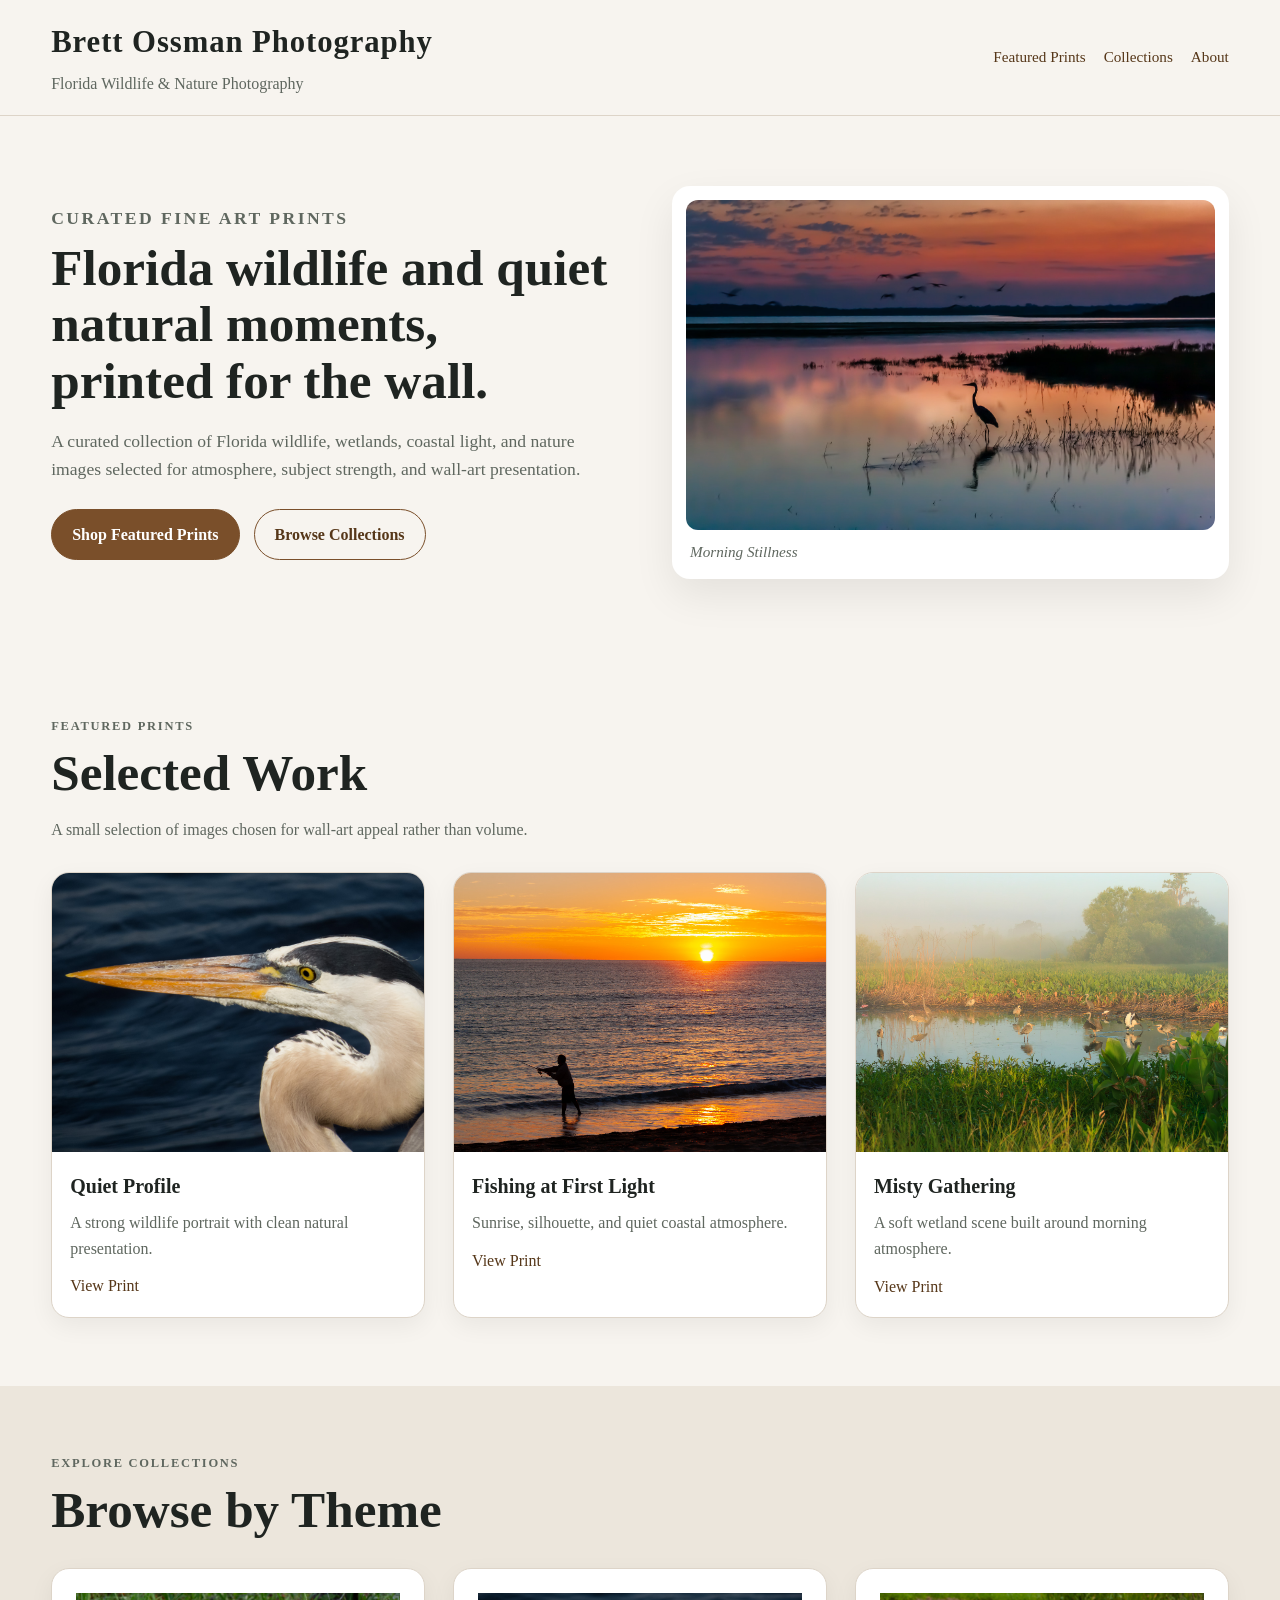
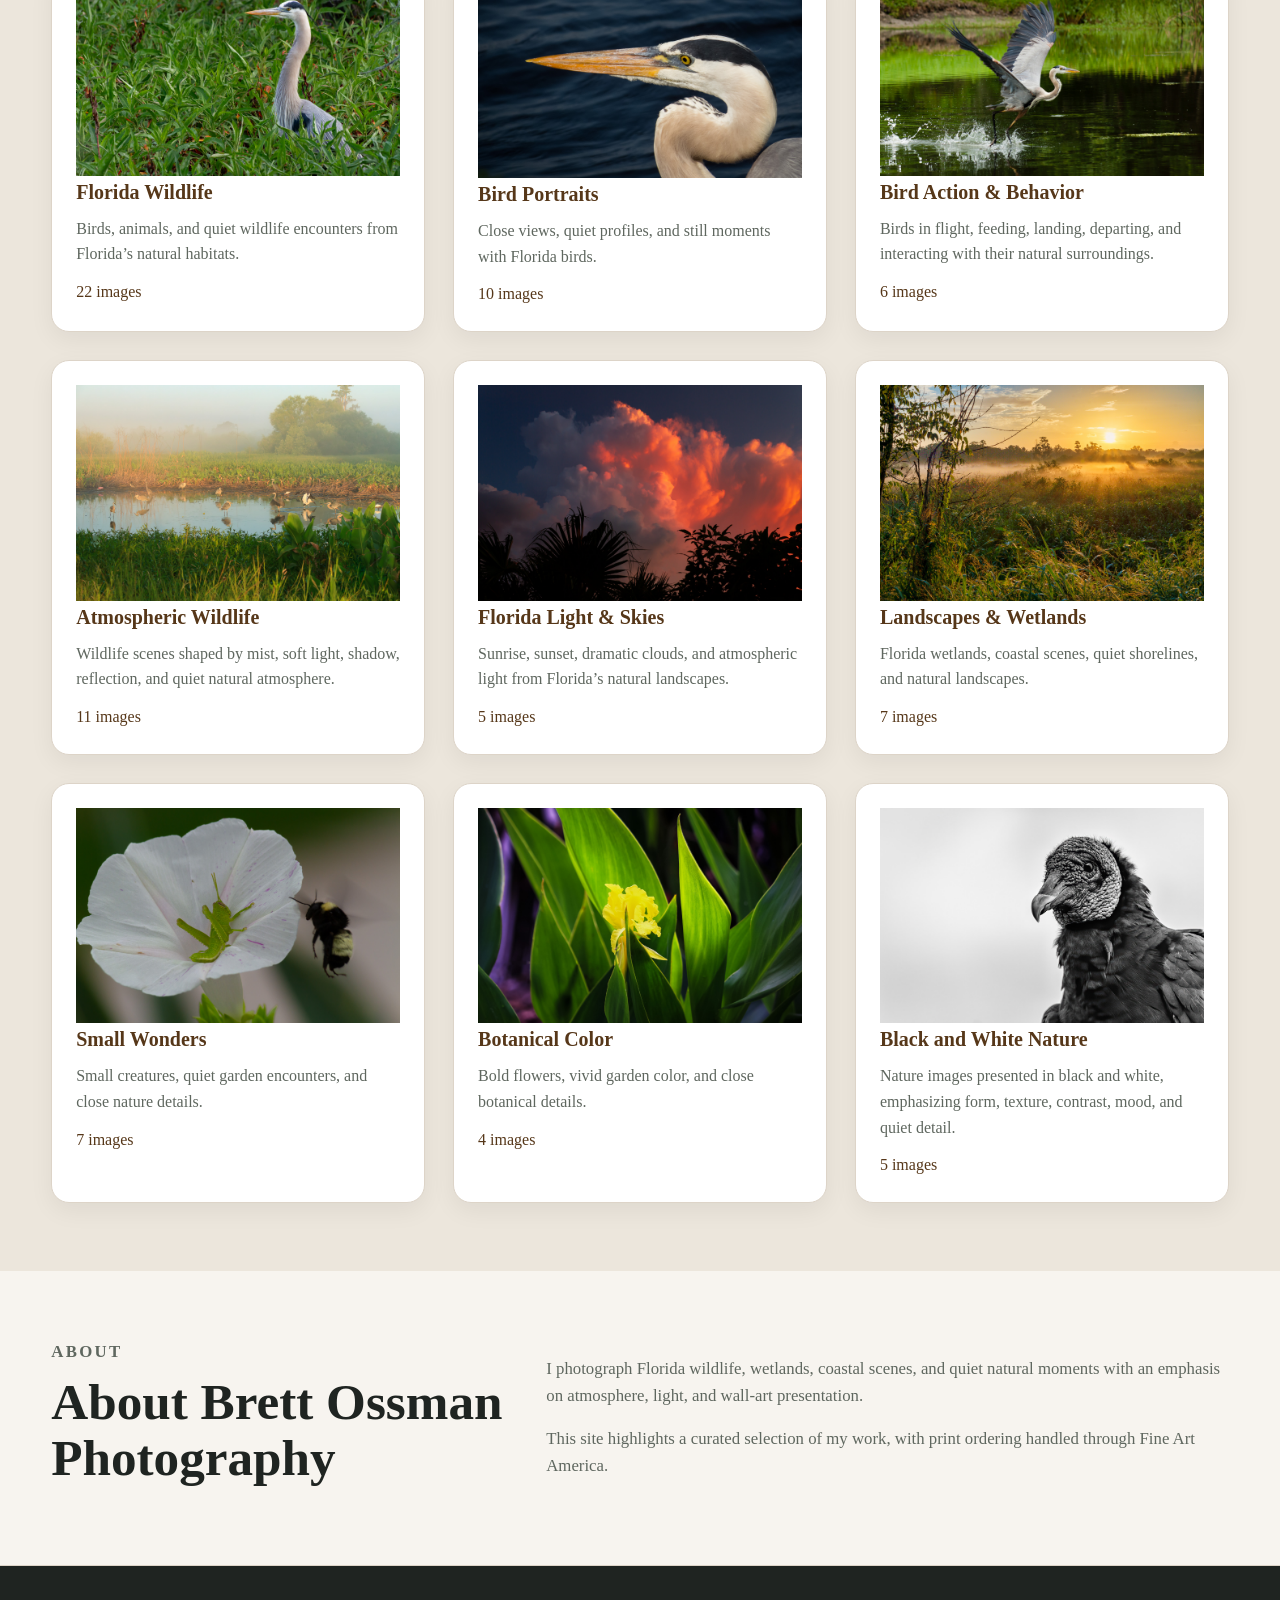
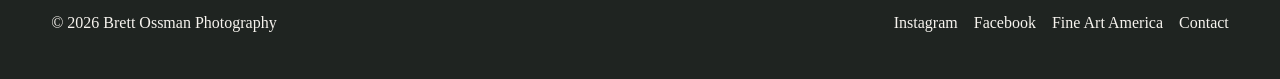
==== index.html @ 9394de92 "Replace homepage hero with Morning Stillness" ====
<!doctype html>
<html lang="en">

<head>
  <meta charset="UTF-8" />
  <meta name="viewport" content="width=device-width, initial-scale=1.0" />

  <title>
    Brett Ossman Photography | Florida Wildlife & Nature Photography
  </title>

  <meta name="description"
    content="Florida wildlife and nature photography by Brett Ossman. Shop curated fine art prints through Fine Art America." />

  <link rel="stylesheet" href="style.css" />
</head>

<body>
  <header class="site-header">
    <div class="container header-inner">
      <div>
        <h1>Brett Ossman Photography</h1>
        <p>Florida Wildlife &amp; Nature Photography</p>
      </div>

      <nav class="top-nav" aria-label="Main navigation">
        <a href="#featured">Featured Prints</a>
        <a href="#collections">Collections</a>
        <a href="#about">About</a>
      </nav>
    </div>
  </header>

  <main>
    <section class="hero">
      <div class="container hero-grid">
        <div class="hero-text">
          <p class="eyebrow">Curated Fine Art Prints</p>
          <h2>
            Florida wildlife and quiet natural moments, printed for the wall.
          </h2>
          <p>
            A curated collection of Florida wildlife, wetlands, coastal light,
            and nature images selected for atmosphere, subject strength, and
            wall-art presentation.
          </p>

          <div class="button-row">
            <a class="button primary" href="https://fineartamerica.com/profiles/lanis-ossman">
              Shop Featured Prints
            </a>
            <a class="button secondary" href="https://fineartamerica.com/profiles/lanis-ossman?tab=artworkgalleries">
              Browse Collections
            </a>
          </div>
        </div>
        <div class="hero-image-wrap">
          <a href="https://fineartamerica.com/featured/morning-stillness-lanis-ossman.html" target="_blank"
            rel="noopener noreferrer" aria-label="View Morning Stillness print on Fine Art America">
            <img src="images/morning-stillness.jpg"
              alt="Morning Stillness, a heron standing in calm wetlands beneath a colorful dawn sky"
              class="hero-image" />
          </a>
          <p class="image-caption">Morning Stillness</p>
        </div>
      </div>
    </section>

    <section id="featured" class="section">
      <div class="container">
        <div class="section-heading">
          <p class="eyebrow">Featured Prints</p>
          <h2>Selected Work</h2>
          <p>
            A small selection of images chosen for wall-art appeal rather than
            volume.
          </p>
        </div>

        <div class="card-grid">
          <article class="print-card">
            <a href="https://fineartamerica.com/featured/quiet-profile-lanis-ossman.html" target="_blank"
              rel="noopener noreferrer">
              <img src="images/quiet-profile.jpg" alt="Quiet Profile" />
            </a>
            <div class="card-content">
              <h3>Quiet Profile</h3>
              <p>
                A strong wildlife portrait with clean natural presentation.
              </p>
              <a href="https://fineartamerica.com/featured/quiet-profile-lanis-ossman.html" target="_blank"
                rel="noopener noreferrer">
                View Print
              </a>
            </div>
          </article>

          <article class="print-card">
            <a href="https://fineartamerica.com/featured/fishing-at-first-light-lanis-ossman.html" target="_blank"
              rel="noopener noreferrer">
              <img src="images/fishing-at-first-light.jpg" alt="Fishing at First Light" />
            </a>
            <div class="card-content">
              <h3>Fishing at First Light</h3>
              <p>Sunrise, silhouette, and quiet coastal atmosphere.</p>
              <a href="https://fineartamerica.com/featured/fishing-at-first-light-lanis-ossman.html" target="_blank"
                rel="noopener noreferrer">
                View Print
              </a>
            </div>
          </article>

          <article class="print-card">
            <a href="https://fineartamerica.com/featured/misty-gathering-lanis-ossman.html" target="_blank"
              rel="noopener noreferrer">
              <img src="images/misty-gathering.jpg" alt="Misty Gathering" />
            </a>
            <div class="card-content">
              <h3>Misty Gathering</h3>
              <p>A soft wetland scene built around morning atmosphere.</p>
              <a href="https://fineartamerica.com/featured/misty-gathering-lanis-ossman.html" target="_blank"
                rel="noopener noreferrer">
                View Print
              </a>
            </div>
          </article>
        </div>
      </div>
    </section>

    <section id="collections" class="section section-muted">
      <div class="container">
        <div class="section-heading">
          <p class="eyebrow">Explore Collections</p>
          <h2>Browse by Theme</h2>
        </div>
        <div id="collection-grid" class="collection-grid">
          <p>Loading collections...</p>
        </div>
      </div>
    </section>

    <section id="about" class="section">
      <div class="container about">
        <div>
          <p class="eyebrow">About</p>
          <h2>About Brett Ossman Photography</h2>
        </div>

        <div>
          <p>
            I photograph Florida wildlife, wetlands, coastal scenes, and quiet
            natural moments with an emphasis on atmosphere, light, and
            wall-art presentation.
          </p>
          <p>
            This site highlights a curated selection of my work, with print
            ordering handled through Fine Art America.
          </p>
        </div>
      </div>
    </section>
  </main>

  <footer class="site-footer">
    <div class="container footer-inner">
      <p>&copy; <span id="year"></span> Brett Ossman Photography</p>

      <div class="footer-links">
        <a href="https://www.instagram.com/brettossman/">Instagram</a>
        <a href="https://www.facebook.com/brett.ossman">Facebook</a>
        <a href="https://fineartamerica.com/profiles/lanis-ossman">Fine Art America</a>
        <a href="mailto:brettossman@gmail.com">Contact</a>
      </div>
    </div>
  </footer>

  <script>
    document.getElementById("year").textContent = new Date().getFullYear();

    async function loadCollections() {
      const grid = document.getElementById("collection-grid");

      try {
        const response = await fetch("data/gallery.json");

        if (!response.ok) {
          throw new Error(`Failed to load gallery.json: ${response.status}`);
        }

        const data = await response.json();

        const collections = [...data.collections].sort(
          (a, b) => (a.order ?? 0) - (b.order ?? 0),
        );

        grid.innerHTML = "";

        collections.forEach((collection) => {
          const card = document.createElement("a");
          card.className = "collection-card";
          card.href = collection.url;
          card.target = "_blank";
          card.rel = "noopener noreferrer";

          card.innerHTML = `
          <img src="${collection.image}" alt="${collection.title}" />
          <div class="collection-card-content">
            <h3>${collection.title}</h3>
            <p>${collection.description}</p>
            <span>${collection.count} images</span>
          </div>
        `;

          grid.appendChild(card);
        });
      } catch (error) {
        console.error(error);
        grid.innerHTML = "<p>Collections could not be loaded.</p>";
      }
    }

    loadCollections();
  </script>
</body>

</html>
---- style.css ----
:root {
  --bg: #f7f4ef;
  --bg-muted: #ece6dc;
  --text: #1f2421;
  --muted: #5f675f;
  --accent: #7a4f2a;
  --accent-dark: #563719;
  --card: #ffffff;
  --border: #ddd4c8;
  --shadow: 0 16px 40px rgba(0, 0, 0, 0.08);
  --radius: 18px;
  --max-width: 1280px;
}

* {
  box-sizing: border-box;
}

html {
  scroll-behavior: smooth;
}

body {
  margin: 0;
  font-family: Georgia, "Times New Roman", serif;
  color: var(--text);
  background: var(--bg);
  line-height: 1.6;
}

img {
  max-width: 100%;
  display: block;
}

a {
  color: var(--accent-dark);
  text-decoration: none;
}

a:hover {
  text-decoration: underline;
}

.container {
  width: min(92%, var(--max-width));
  margin: 0 auto;
}

/* Header */

.site-header {
  background: rgba(247, 244, 239, 0.96);
  border-bottom: 1px solid var(--border);
  position: sticky;
  top: 0;
  z-index: 10;
}

.header-inner {
  display: flex;
  justify-content: space-between;
  gap: 24px;
  align-items: center;
  padding: 18px 0;
}

.site-header h1 {
  margin: 0;
  font-size: clamp(1.7rem, 2.4vw, 2.25rem);
  letter-spacing: 0.03em;
}

.site-header p {
  margin: 4px 0 0;
  color: var(--muted);
  font-size: 1rem;
}

.top-nav {
  display: flex;
  gap: 18px;
  font-size: 0.95rem;
}

/* Hero */

.hero {
  padding: 70px 0;
}

.hero-grid {
  display: grid;
  grid-template-columns: 1fr 1fr;
  gap: 64px;
  align-items: center;
}

.eyebrow {
  margin: 0 0 8px;
  color: var(--accent);
  text-transform: uppercase;
  letter-spacing: 0.14em;
  font-size: 0.78rem;
  font-weight: bold;
}

.hero h2,
.section-heading h2,
.about h2 {
  margin: 0;
  line-height: 1.1;
  font-size: clamp(2rem, 4vw, 4rem);
}

.hero-text p {
  font-size: 1.1rem;
  color: var(--muted);
}

.button-row {
  display: flex;
  flex-wrap: wrap;
  gap: 14px;
  margin-top: 26px;
}

.button {
  display: inline-block;
  padding: 12px 20px;
  border-radius: 999px;
  font-weight: bold;
  border: 1px solid var(--accent);
}

.button.primary {
  background: var(--accent);
  color: #fff;
}

.button.secondary {
  color: var(--accent-dark);
  background: transparent;
}

.hero-image-wrap {
  background: var(--card);
  border-radius: var(--radius);
  padding: 14px;
  box-shadow: var(--shadow);
}

.hero-image {
  width: 100%;
  aspect-ratio: 16 / 10;
  object-fit: cover;
  border-radius: calc(var(--radius) - 6px);
}

.image-caption {
  margin: 10px 4px 0;
  color: var(--muted);
  font-size: 0.95rem;
  font-style: italic;
}

/* Sections */

.section {
  padding: 68px 0;
}

.section-muted {
  background: var(--bg-muted);
}

.section-heading {
  max-width: 700px;
  margin-bottom: 30px;
}

.section-heading p {
  color: var(--muted);
}

/* Cards */

.card-grid,
.collection-grid {
  display: grid;
  grid-template-columns: repeat(3, 1fr);
  gap: 28px;
}

.print-card,
.collection-card {
  background: var(--card);
  border: 1px solid var(--border);
  border-radius: var(--radius);
  overflow: hidden;
  box-shadow: 0 8px 24px rgba(0, 0, 0, 0.06);
}

.print-card img {
  width: 100%;
  aspect-ratio: 4 / 3;
  object-fit: cover;
}

.card-content {
  padding: 18px;
}

.card-content h3,
.collection-card h3 {
  margin: 0 0 8px;
  font-size: 1.25rem;
}

.card-content p,
.collection-card p {
  color: var(--muted);
  margin: 0 0 12px;
}

.collection-card {
  padding: 24px;
  min-height: 180px;
}

.collection-card:hover {
  text-decoration: none;
  transform: translateY(-2px);
  transition: transform 0.2s ease;
}

/* About */

.about {
  display: grid;
  grid-template-columns: 0.8fr 1.2fr;
  gap: 40px;
  align-items: start;
}

.about p {
  color: var(--muted);
  font-size: 1.05rem;
}

/* Footer */

.site-footer {
  border-top: 1px solid var(--border);
  padding: 28px 0;
  background: #1f2421;
  color: #f7f4ef;
}

.footer-inner {
  display: flex;
  justify-content: space-between;
  gap: 20px;
  align-items: center;
}

.footer-links {
  display: flex;
  flex-wrap: wrap;
  gap: 16px;
}

.footer-links a {
  color: #f7f4ef;
}

/* Mobile */

@media (max-width: 800px) {
  .container {
    width: min(92%, 680px);
  }

  .site-header {
    position: static;
  }

  .header-inner {
    display: block;
    padding: 18px 0;
  }

  .site-header h1 {
    font-size: 1.45rem;
    line-height: 1.15;
  }

  .site-header p {
    font-size: 0.95rem;
  }

  .top-nav {
    margin-top: 14px;
    display: flex;
    flex-wrap: wrap;
    gap: 12px;
    font-size: 0.95rem;
  }

  .hero {
    padding: 36px 0 44px;
  }

  .hero-grid {
    grid-template-columns: 1fr;
    gap: 28px;
  }

  .hero h2 {
    font-size: 2.35rem;
    line-height: 1.08;
  }

  .hero-text p {
    font-size: 1.05rem;
  }

  .button-row {
    gap: 10px;
    margin-top: 22px;
  }

  .button {
    padding: 11px 16px;
    font-size: 0.95rem;
  }

  .hero-image {
    aspect-ratio: 4 / 3;
  }

  .section {
    padding: 44px 0;
  }

  .section-heading h2,
  .about h2 {
    font-size: 2rem;
  }

  .section-heading p,
  .about p,
  .card-content p,
  .collection-card p {
    font-size: 1rem;
  }

  .card-grid,
  .collection-grid {
    grid-template-columns: 1fr;
    gap: 20px;
  }

  .print-card img {
    aspect-ratio: 4 / 3;
  }

  .card-content {
    padding: 18px;
  }

  .card-content h3,
  .collection-card h3 {
    font-size: 1.35rem;
  }

  .collection-card {
    min-height: auto;
    padding: 22px;
  }

  .about {
    display: block;
  }

  .about div + div {
    margin-top: 18px;
  }

  .footer-inner {
    display: block;
    text-align: left;
  }

  .footer-links {
    margin-top: 14px;
    display: flex;
    flex-wrap: wrap;
    gap: 12px;
    font-size: 0.95rem;
  }
}
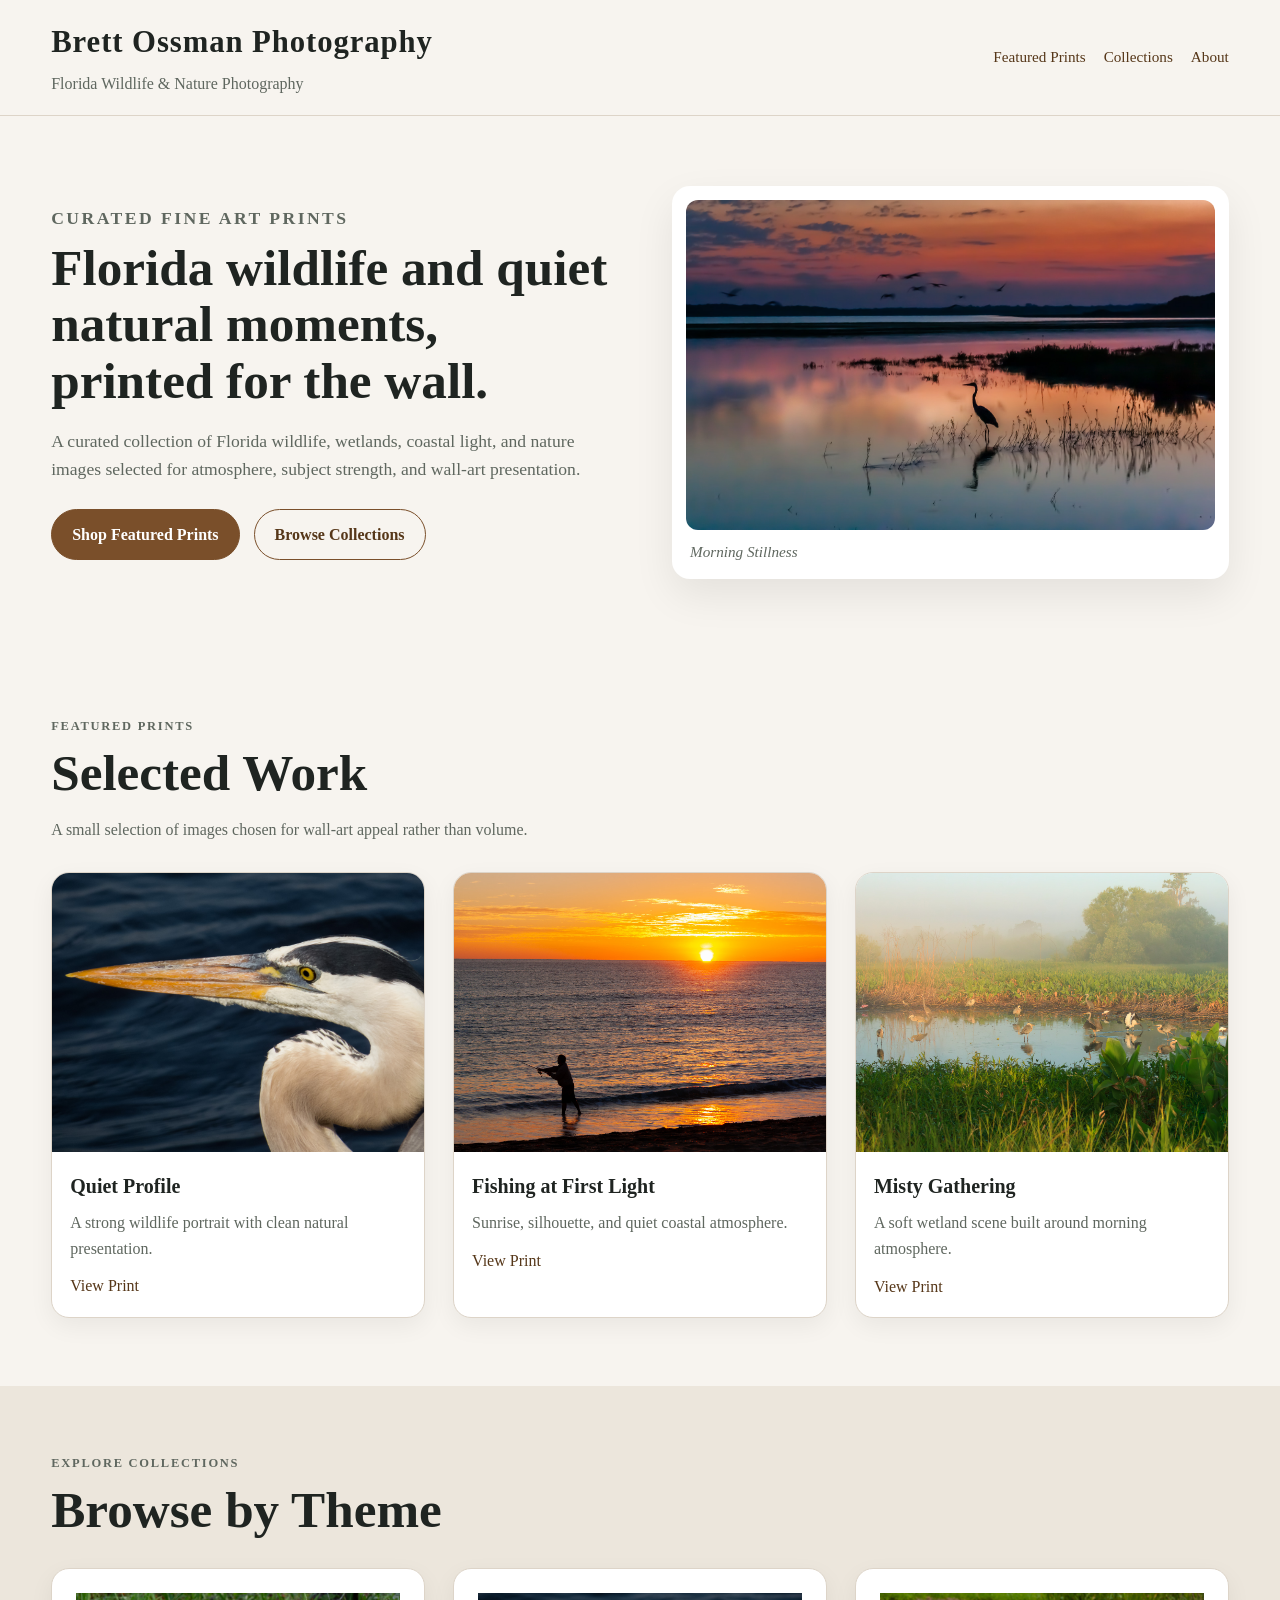
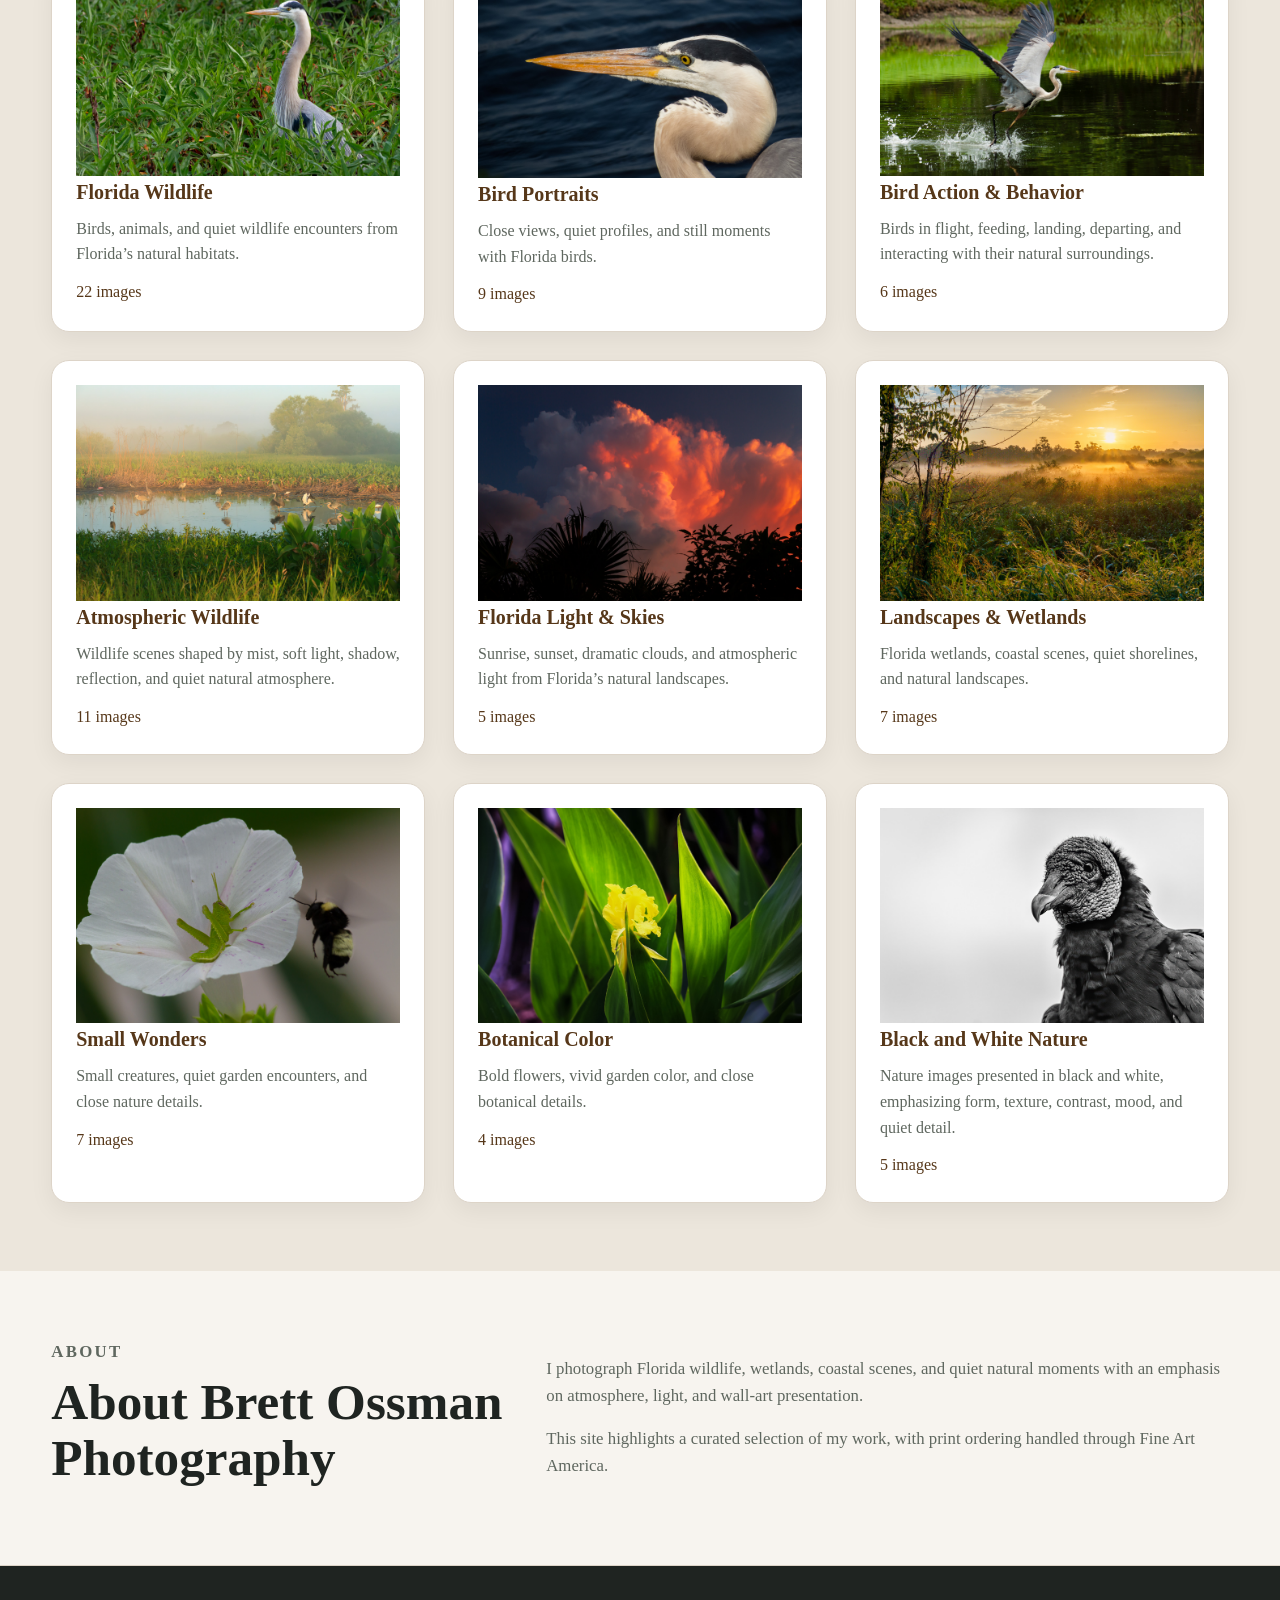
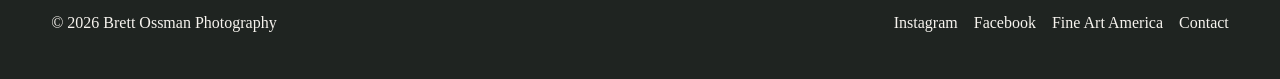
==== commit 136870de: "Improve collection image alt text" ====
--- a/index.html
+++ b/index.html
@@ -2,15 +2,38 @@
 <html lang="en">
 
 <head>
+  <!-- Google tag (gtag.js) -->
+  <script async src="https://www.googletagmanager.com/gtag/js?id=G-192TVSSP1P"></script>
+  <script>
+    window.dataLayer = window.dataLayer || [];
+    function gtag() {dataLayer.push(arguments);}
+    gtag('js', new Date());
+
+    gtag('config', 'G-192TVSSP1P');
+  </script>
+
   <meta charset="UTF-8" />
   <meta name="viewport" content="width=device-width, initial-scale=1.0" />
 
   <title>
-    Brett Ossman Photography | Florida Wildlife & Nature Photography
+    Brett Ossman Photography | Florida Wildlife &amp; Nature Photography
   </title>
 
   <meta name="description"
     content="Florida wildlife and nature photography by Brett Ossman. Shop curated fine art prints through Fine Art America." />
+
+  <!-- Social sharing preview -->
+  <meta property="og:title" content="Brett Ossman Photography | Florida Wildlife &amp; Nature Photography" />
+  <meta property="og:type" content="website" />
+  <meta property="og:url" content="https://brettossman.com/" />
+  <meta property="og:site_name" content="Brett Ossman Photography" />
+  <meta property="og:description"
+    content="Florida wildlife, wetlands, coastal light, and quiet natural moments selected for atmosphere and wall-art presentation." />
+  <meta property="og:image" content="https://brettossman.com/images/morning-stillness.jpg" />
+  <meta property="og:image:type" content="image/jpeg" />
+  <meta property="og:image:width" content="1600" />
+  <meta property="og:image:height" content="994" />
+  <meta property="og:image:alt" content="A heron standing in calm wetlands beneath a colorful dawn sky." />
 
   <link rel="stylesheet" href="style.css" />
 </head>
@@ -204,7 +227,7 @@
           card.rel = "noopener noreferrer";
 
           card.innerHTML = `
-          <img src="${collection.image}" alt="${collection.title}" />
+          <img src="${collection.image}" alt="${collection.alt || collection.title}" />
           <div class="collection-card-content">
             <h3>${collection.title}</h3>
             <p>${collection.description}</p>
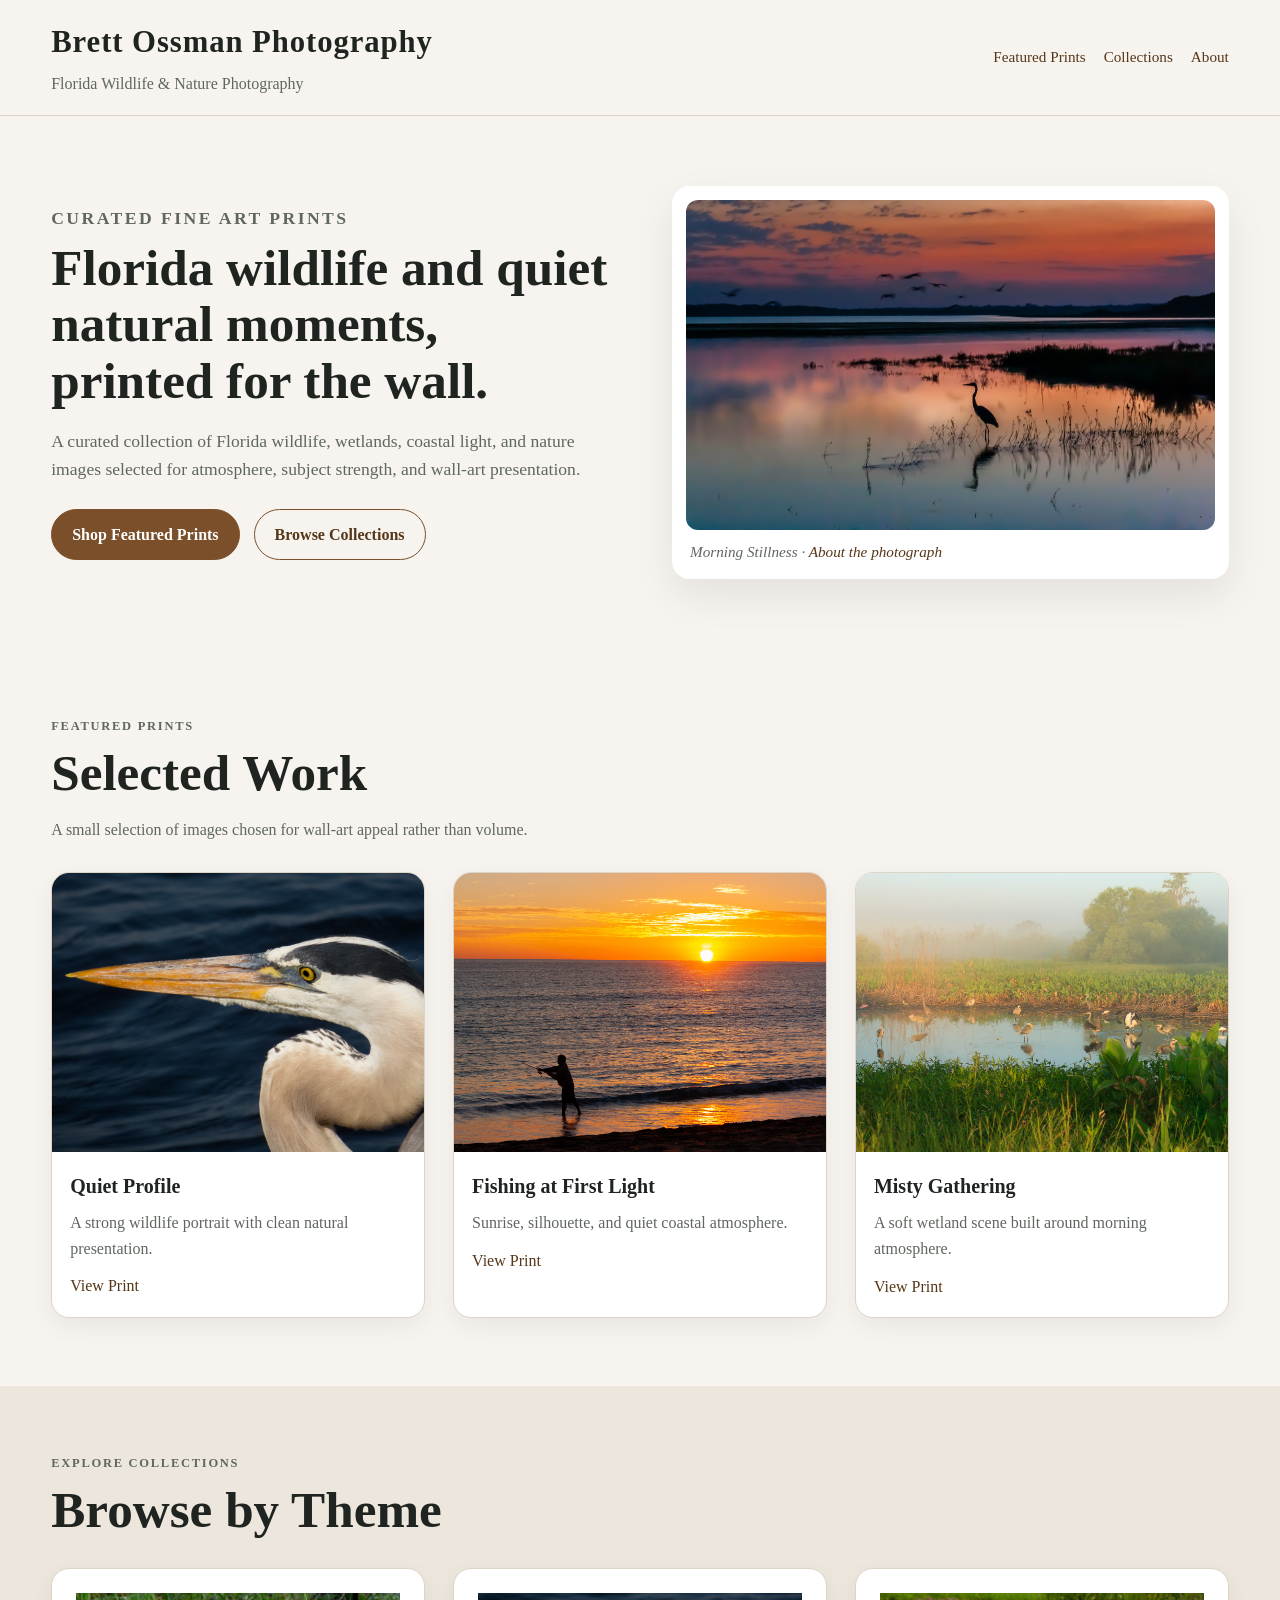
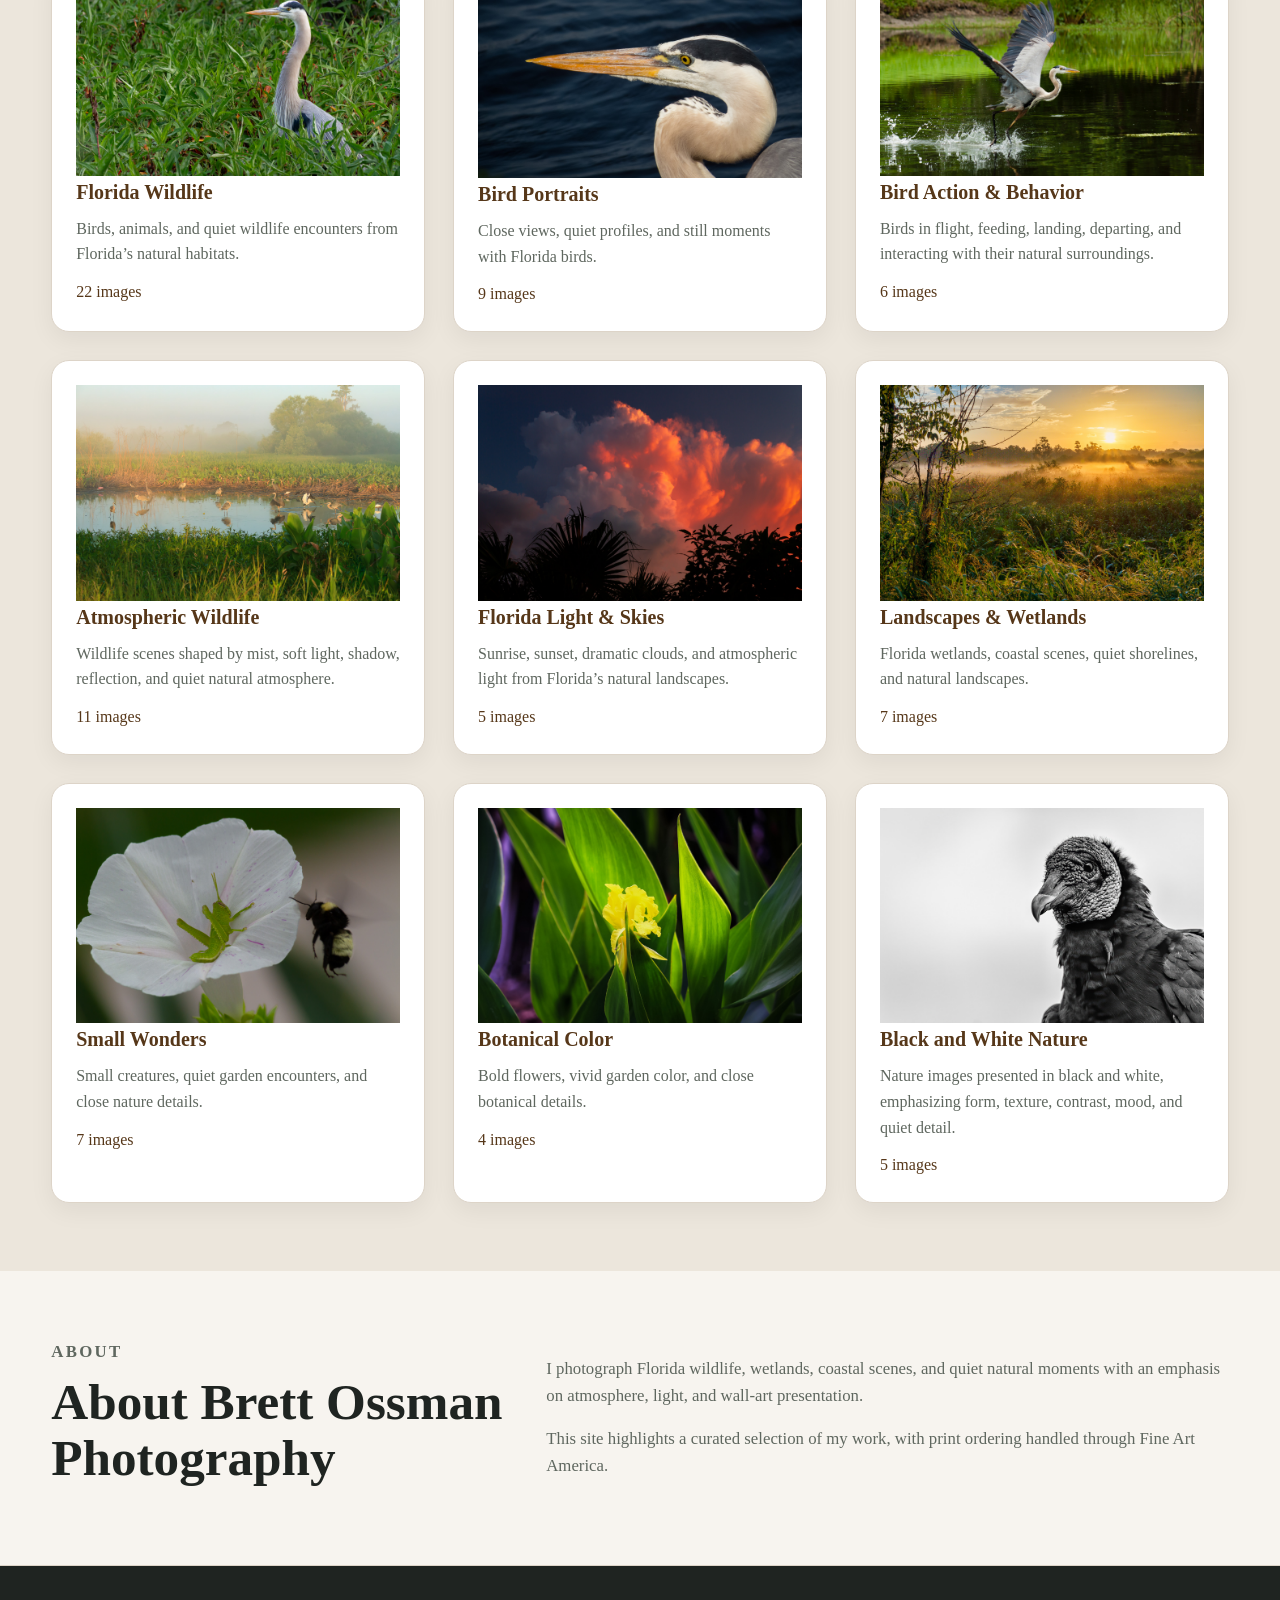
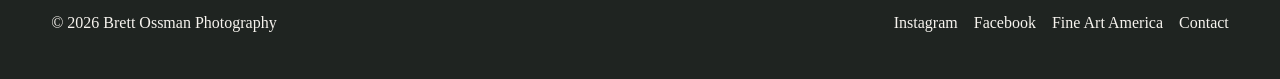
==== commit c9acafab: "Add Morning Stillness detail page" ====
--- a/index.html
+++ b/index.html
@@ -84,7 +84,10 @@
               alt="Morning Stillness, a heron standing in calm wetlands beneath a colorful dawn sky"
               class="hero-image" />
           </a>
-          <p class="image-caption">Morning Stillness</p>
+
+          <p class="image-caption">
+            Morning Stillness · <a href="morning-stillness.html">About the photograph</a>
+          </p>
         </div>
       </div>
     </section>
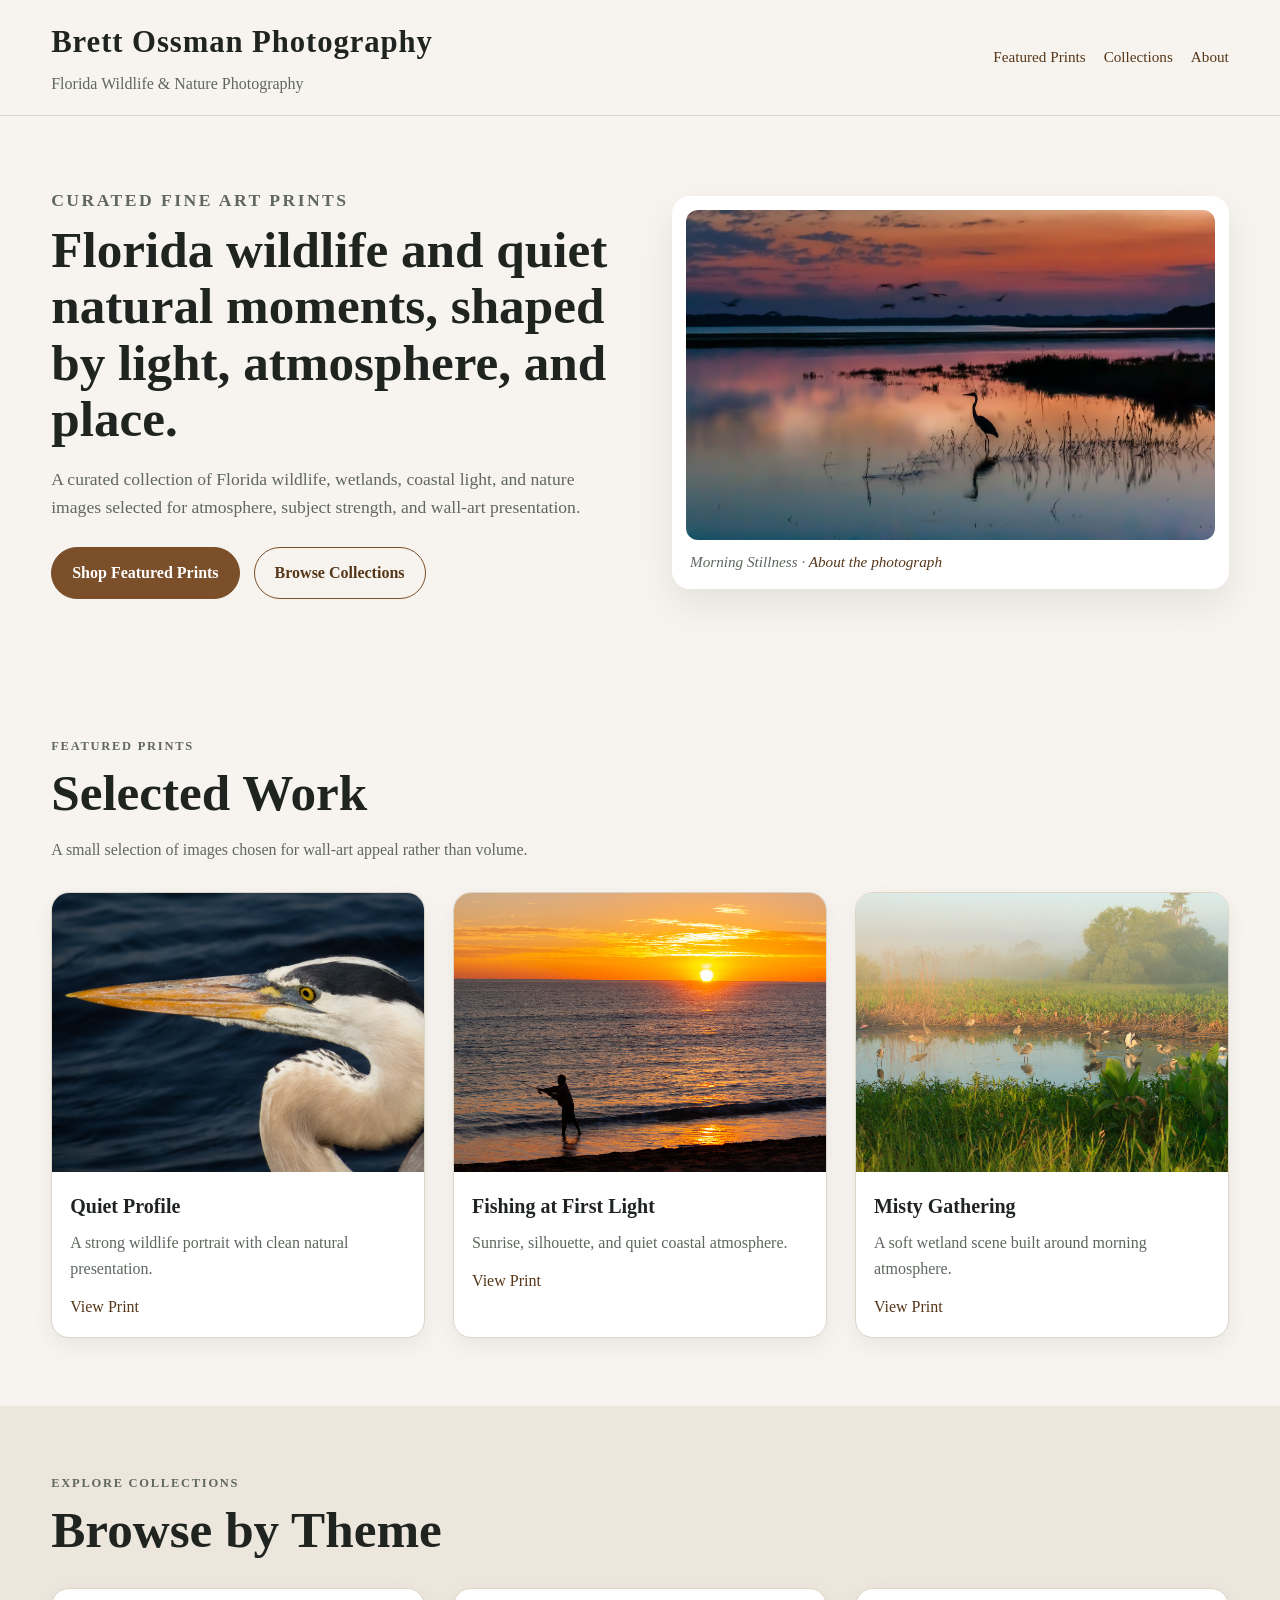
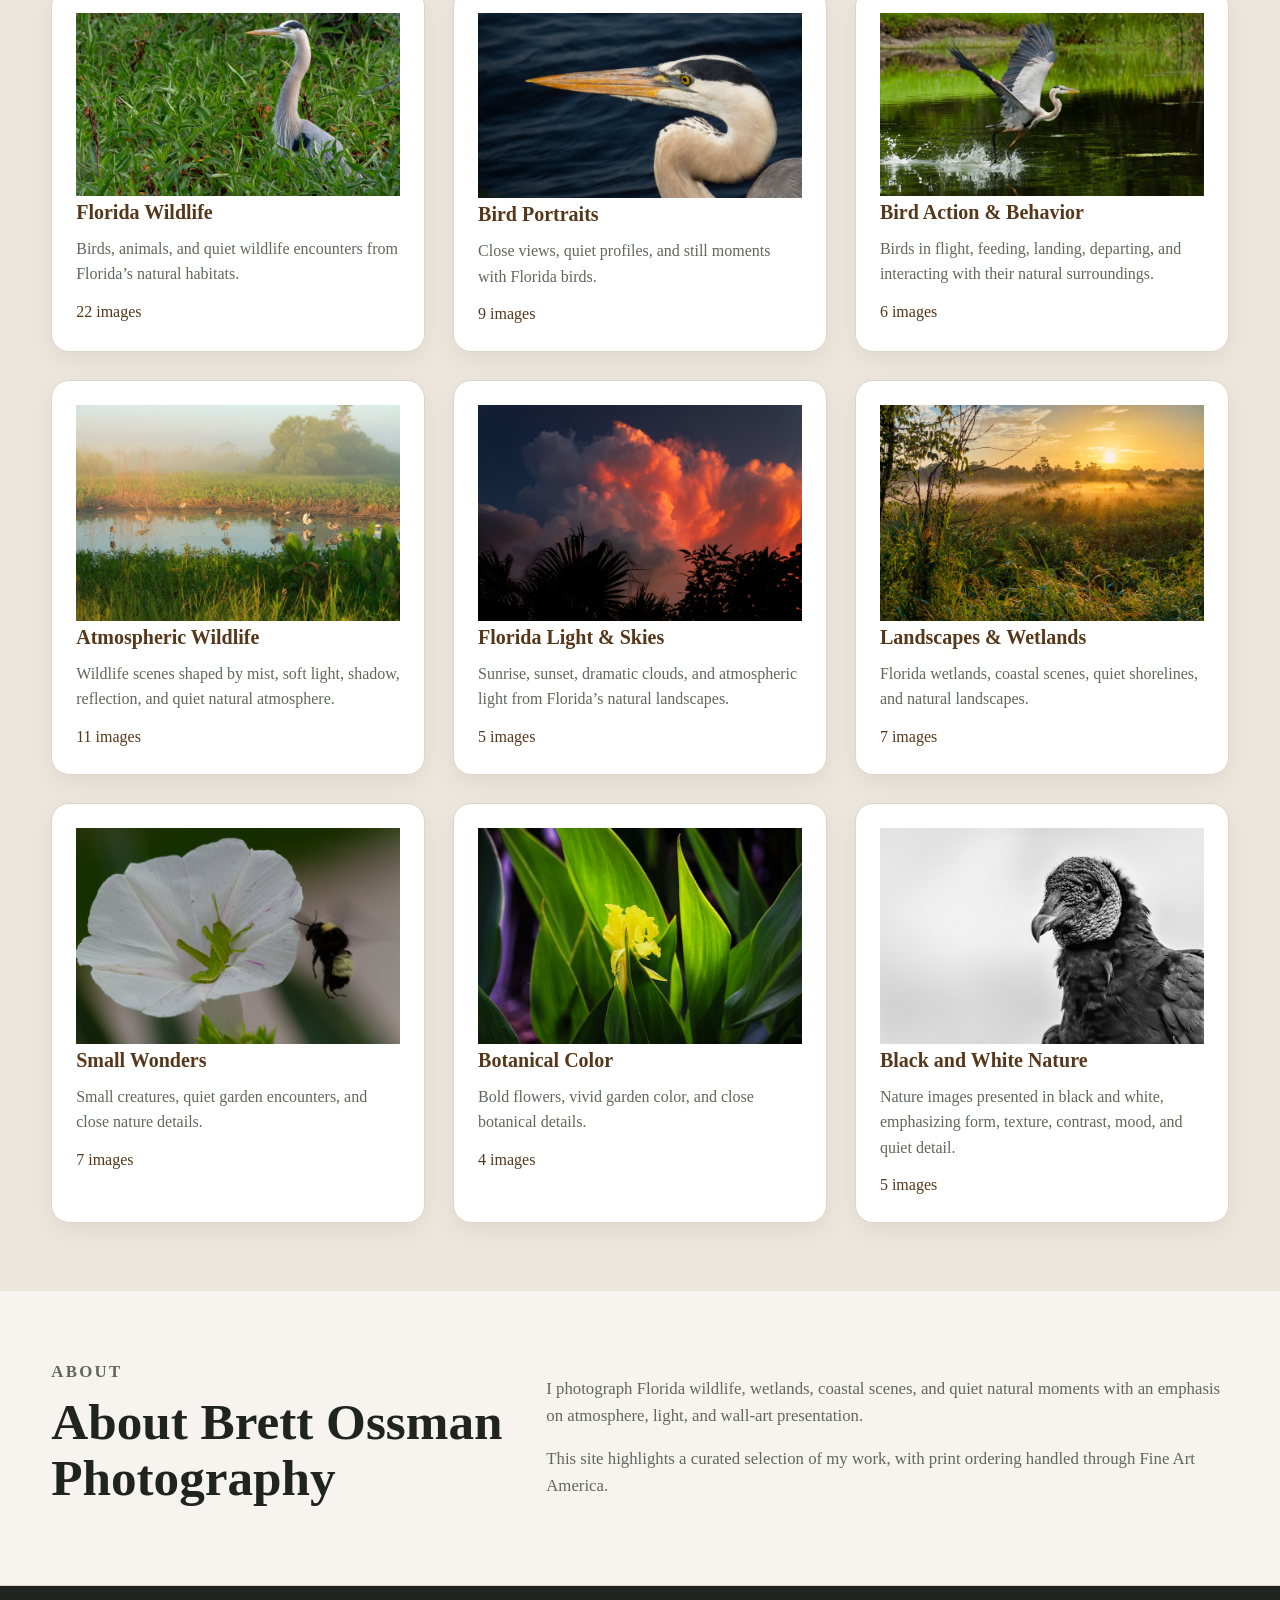
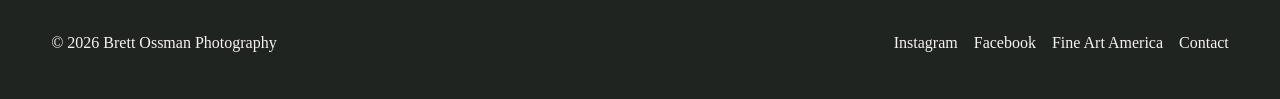
==== commit 865193ad: "Refine homepage hero wording" ====
--- a/index.html
+++ b/index.html
@@ -60,7 +60,7 @@
         <div class="hero-text">
           <p class="eyebrow">Curated Fine Art Prints</p>
           <h2>
-            Florida wildlife and quiet natural moments, printed for the wall.
+            Florida wildlife and quiet natural moments, shaped by light, atmosphere, and place.
           </h2>
           <p>
             A curated collection of Florida wildlife, wetlands, coastal light,
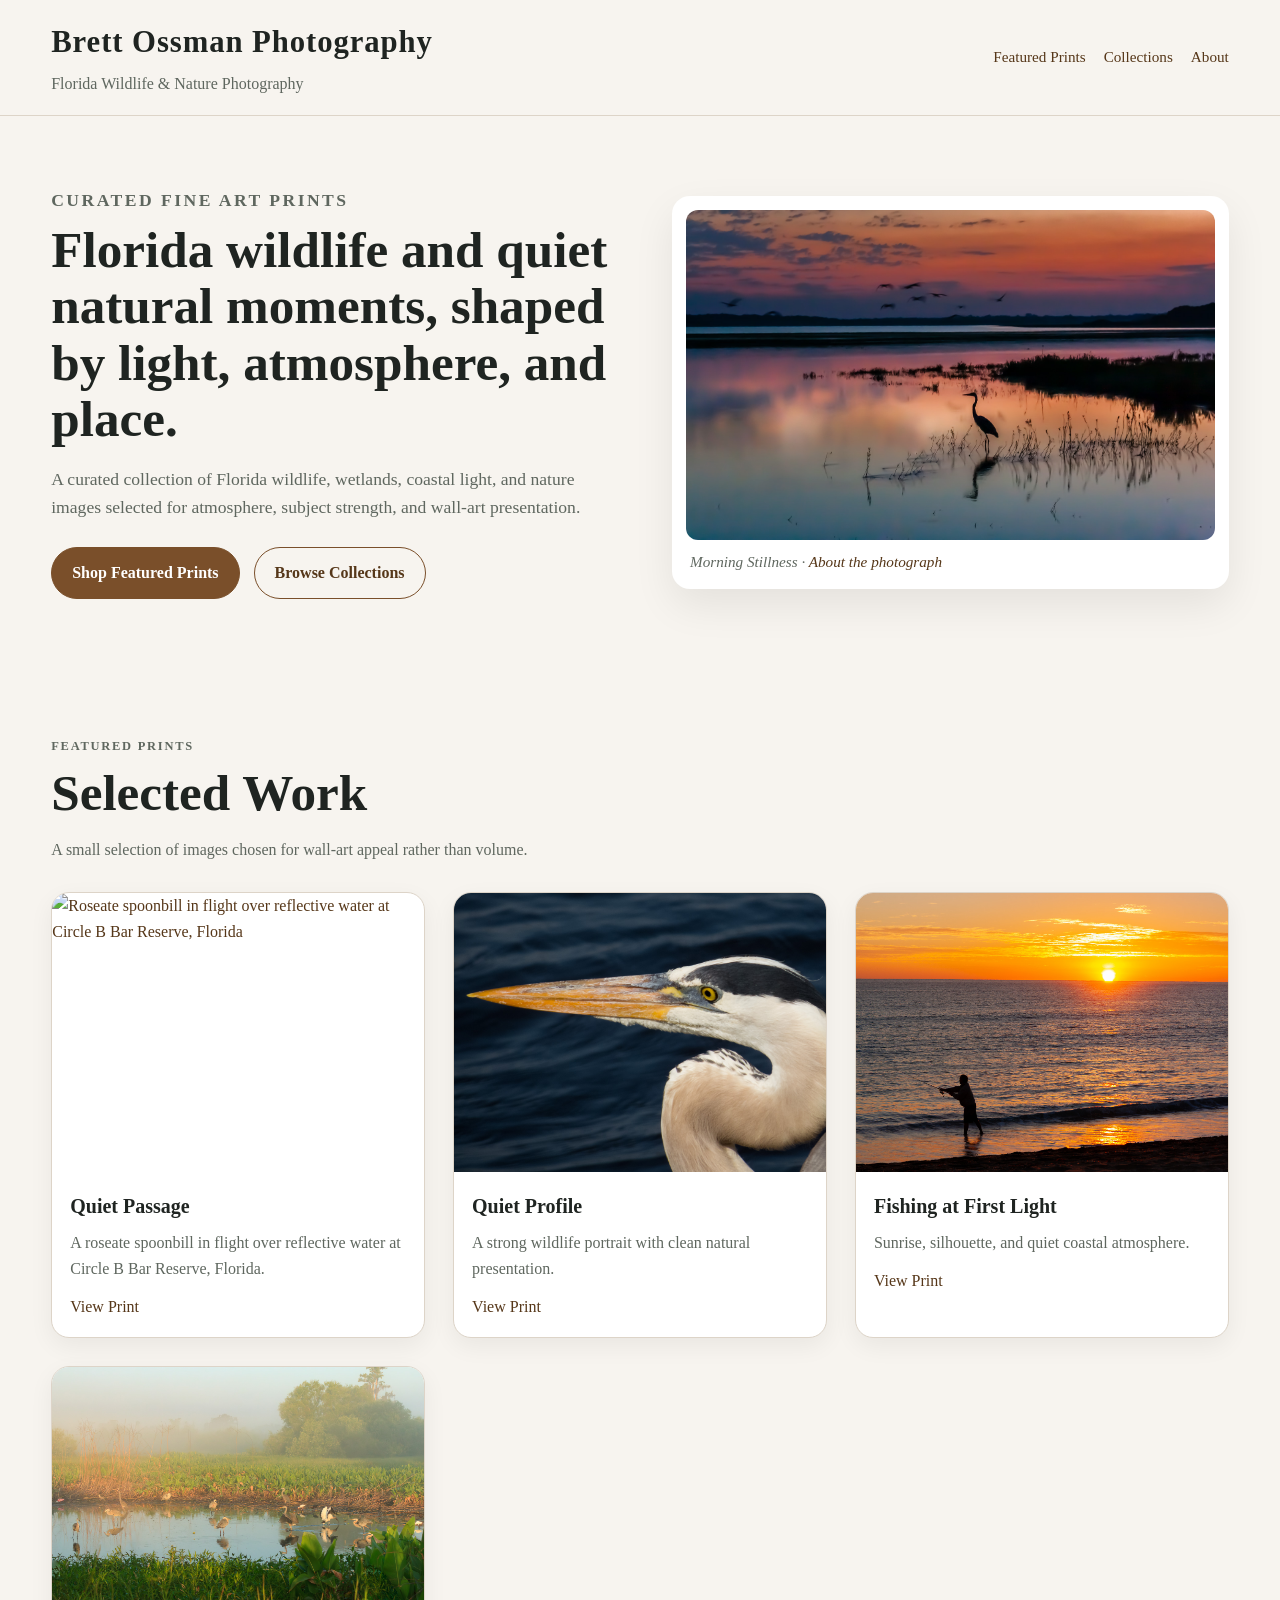
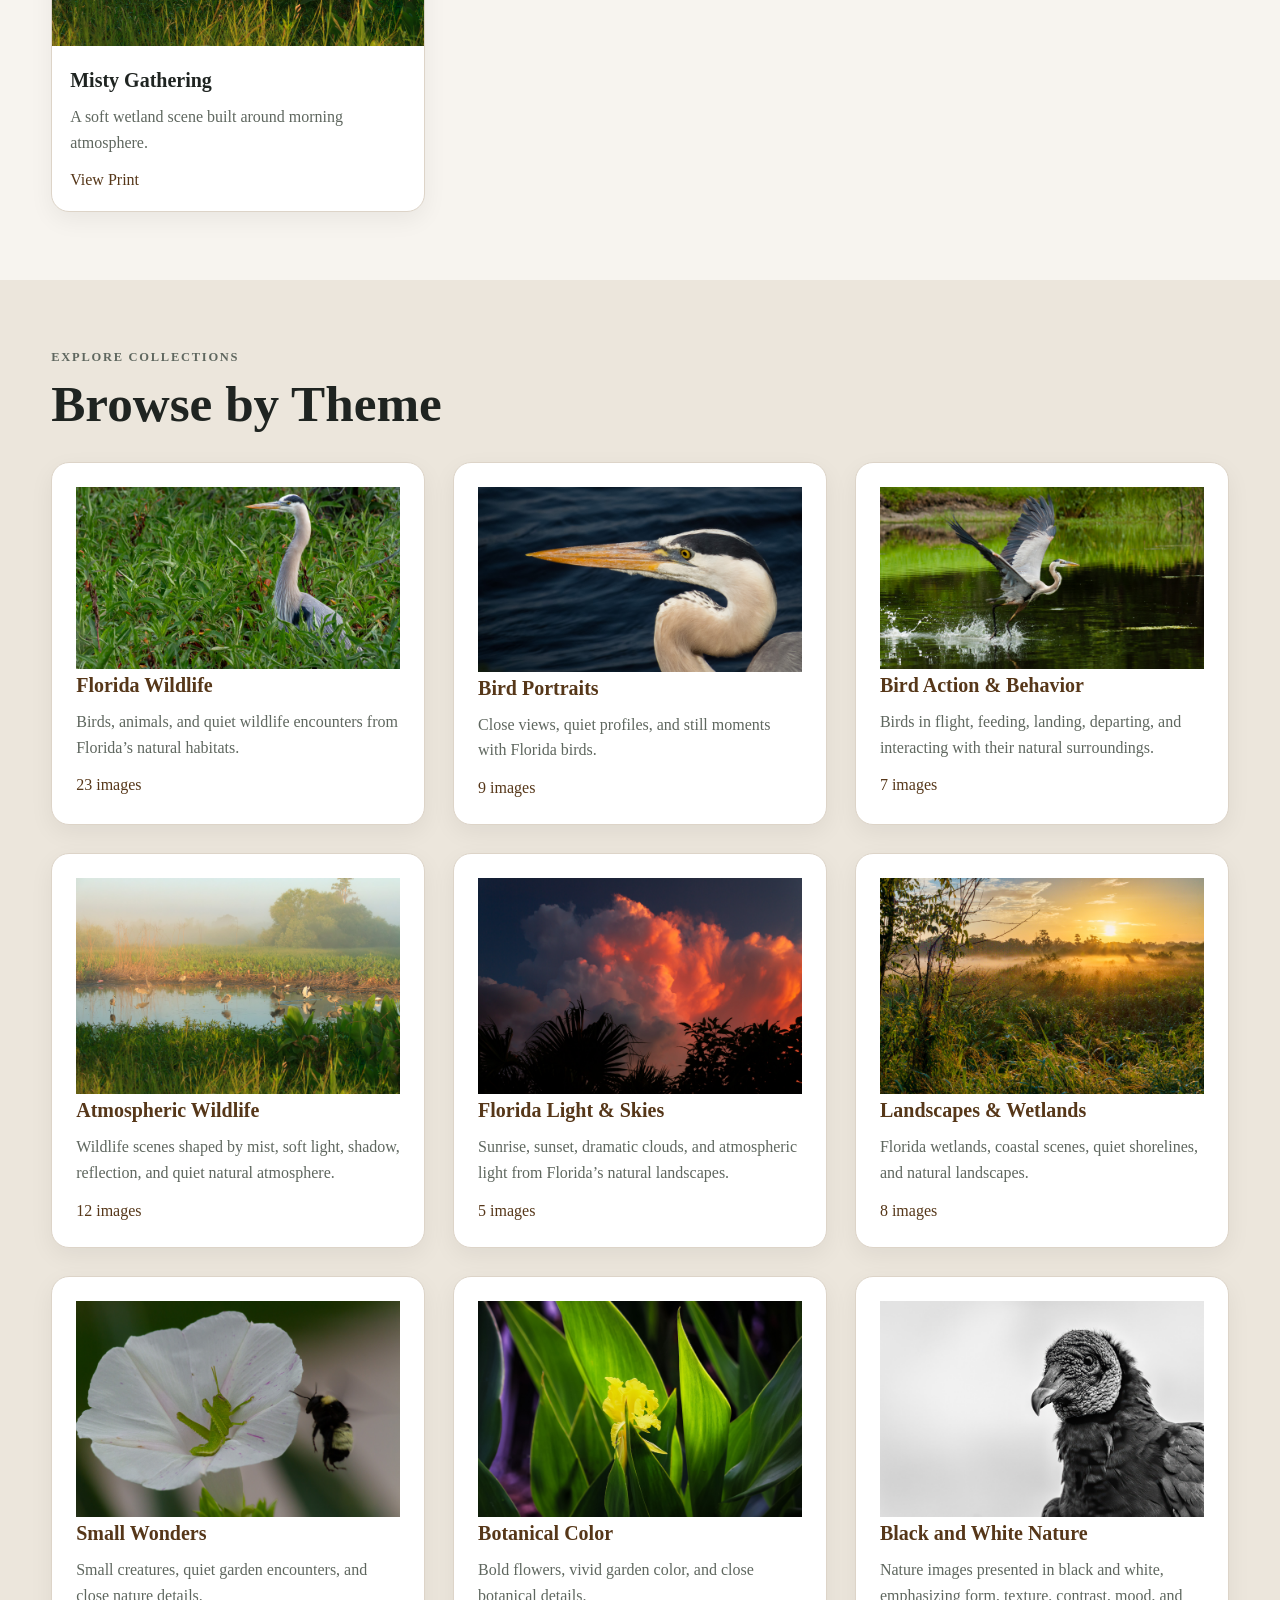
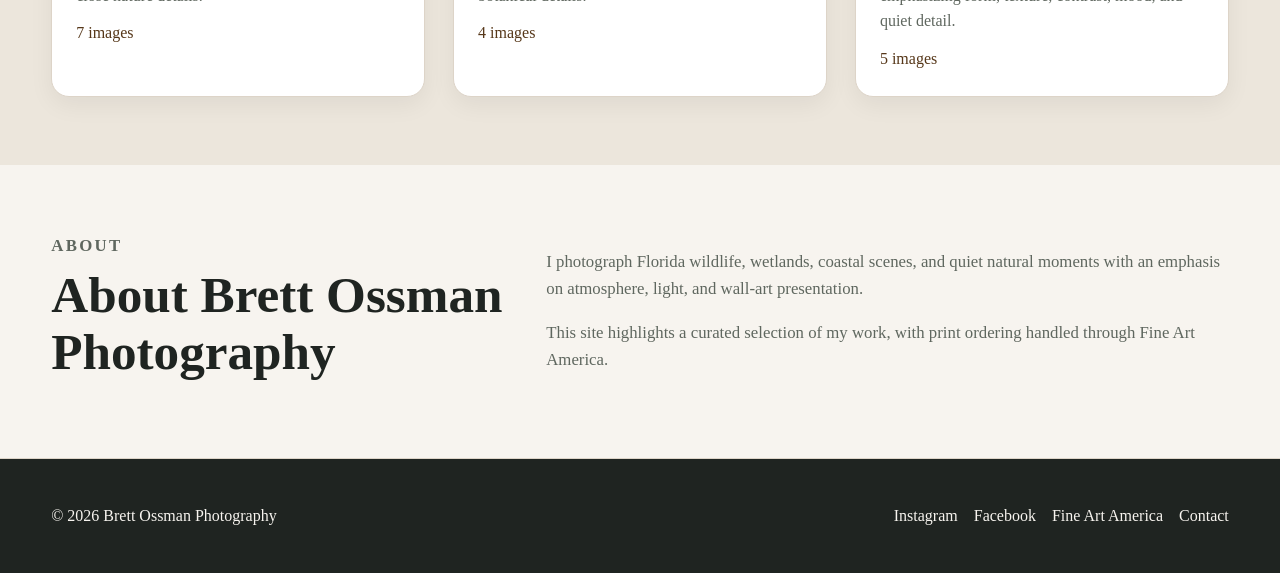
==== commit 0a0c427e: "Add Quiet Passage to featured portfolio" ====
--- a/index.html
+++ b/index.html
@@ -105,6 +105,24 @@
 
         <div class="card-grid">
           <article class="print-card">
+            <a href="https://fineartamerica.com/featured/quiet-passage-lanis-ossman.html" target="_blank"
+              rel="noopener noreferrer">
+              <img src="images/quiet-passage-roseatespoonbill-in-flight.jpg"
+                alt="Roseate spoonbill in flight over reflective water at Circle B Bar Reserve, Florida" />
+            </a>
+            <div class="card-content">
+              <h3>Quiet Passage</h3>
+              <p>
+                A roseate spoonbill in flight over reflective water at Circle B Bar Reserve, Florida.
+              </p>
+              <a href="https://fineartamerica.com/featured/quiet-passage-lanis-ossman.html" target="_blank"
+                rel="noopener noreferrer">
+                View Print
+              </a>
+            </div>
+          </article>
+
+          <article class="print-card">
             <a href="https://fineartamerica.com/featured/quiet-profile-lanis-ossman.html" target="_blank"
               rel="noopener noreferrer">
               <img src="images/quiet-profile.jpg" alt="Quiet Profile" />
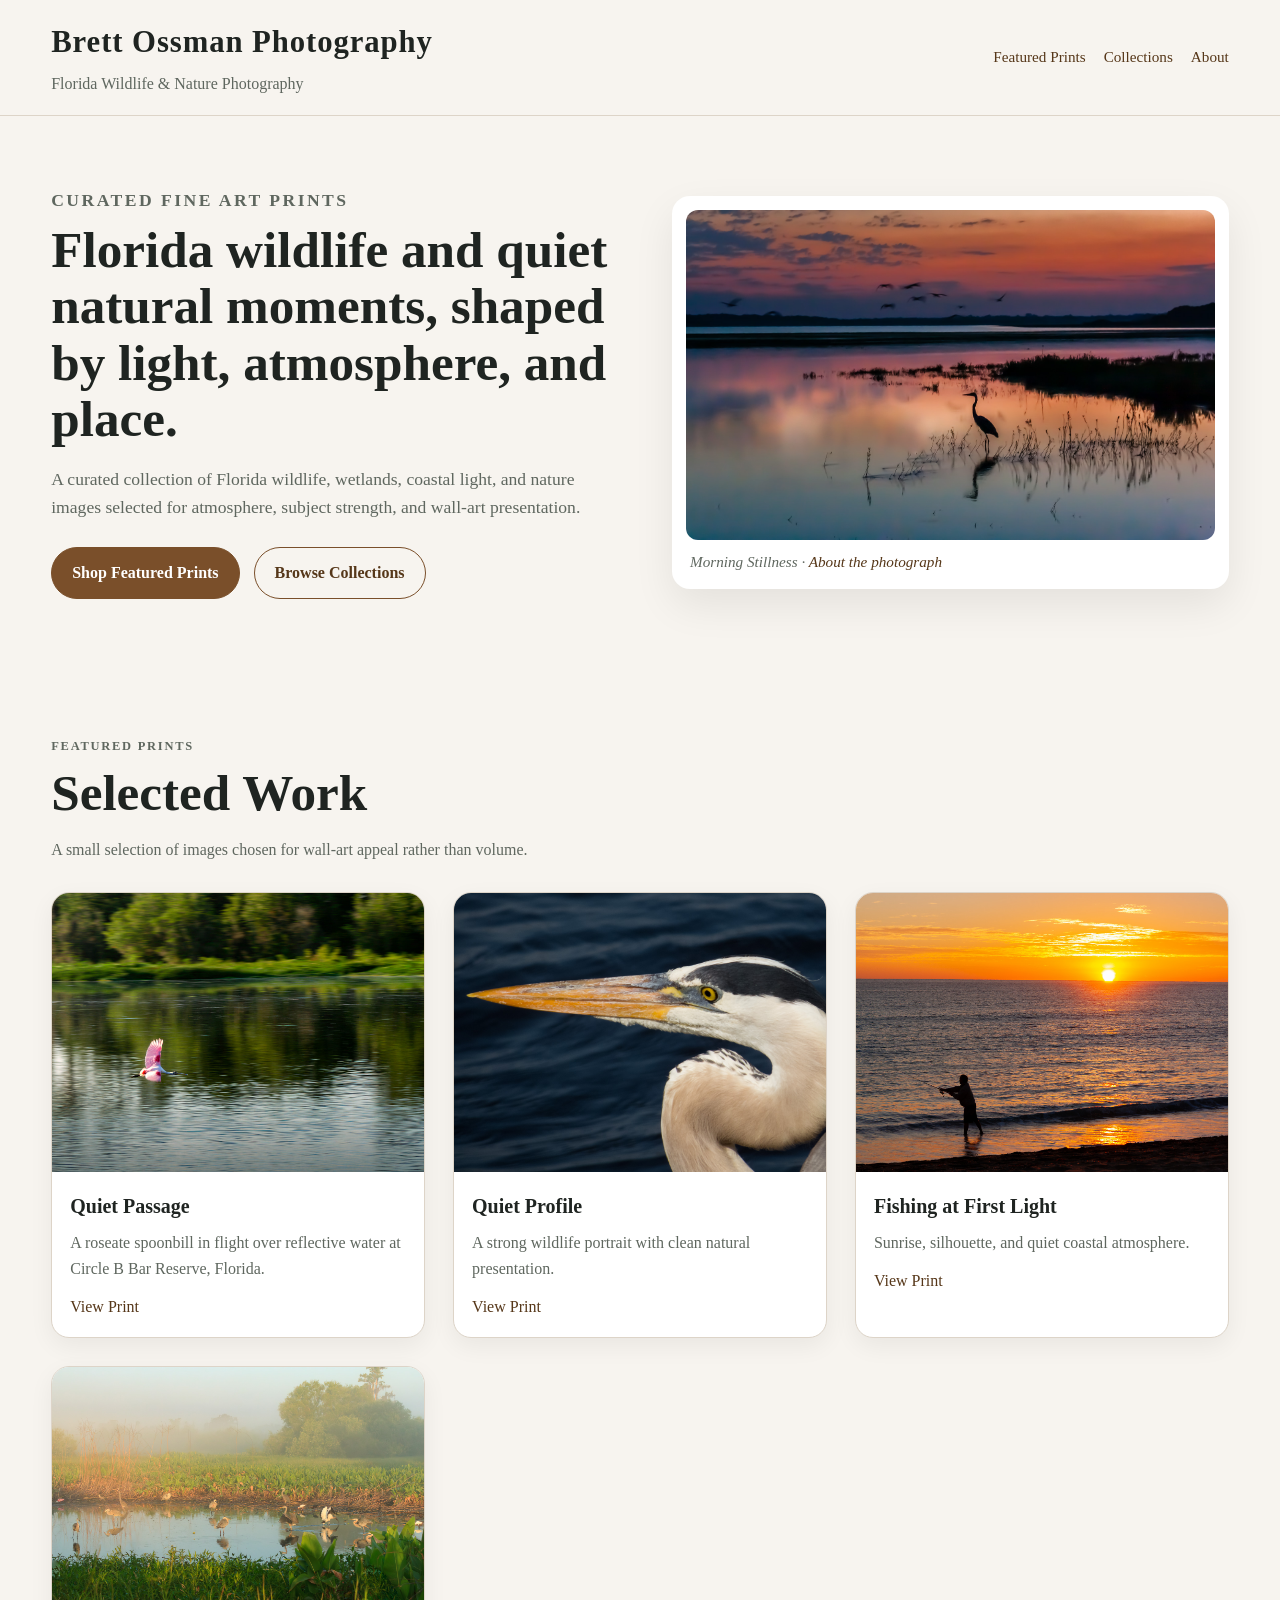
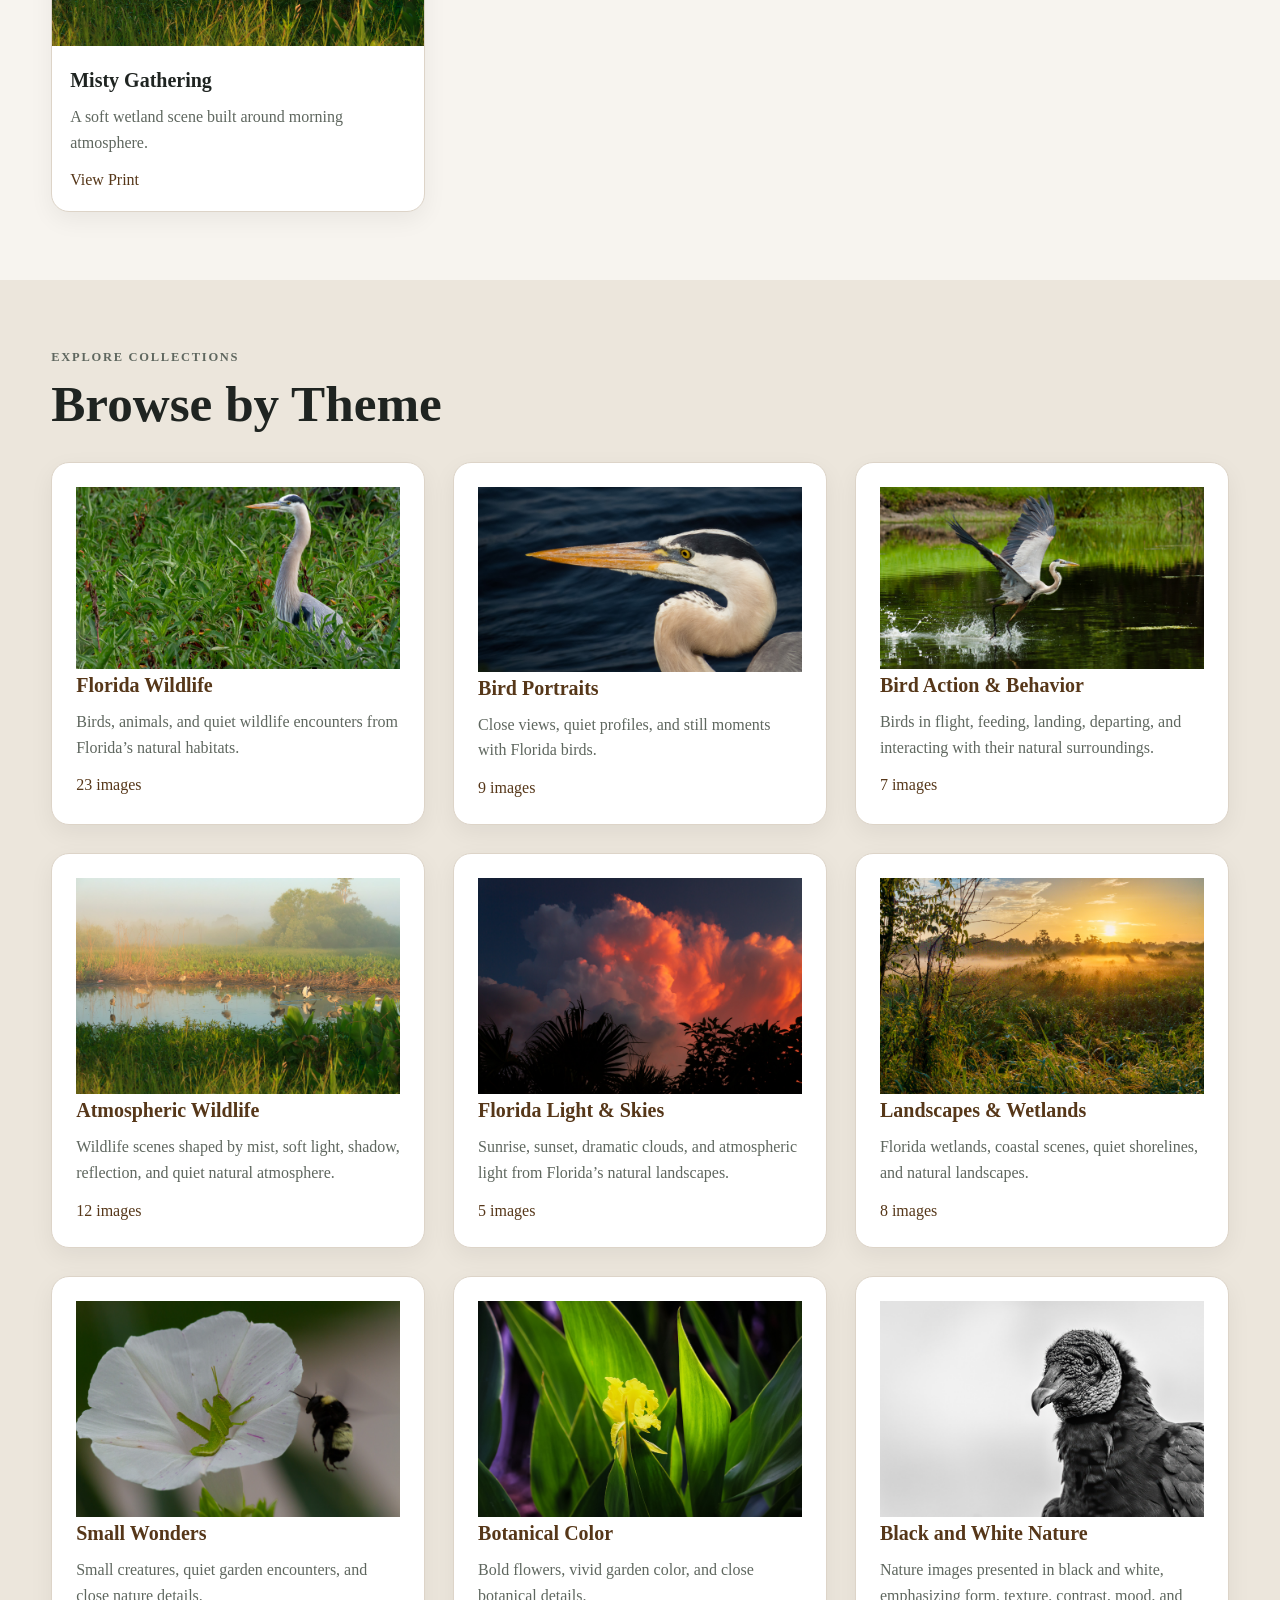
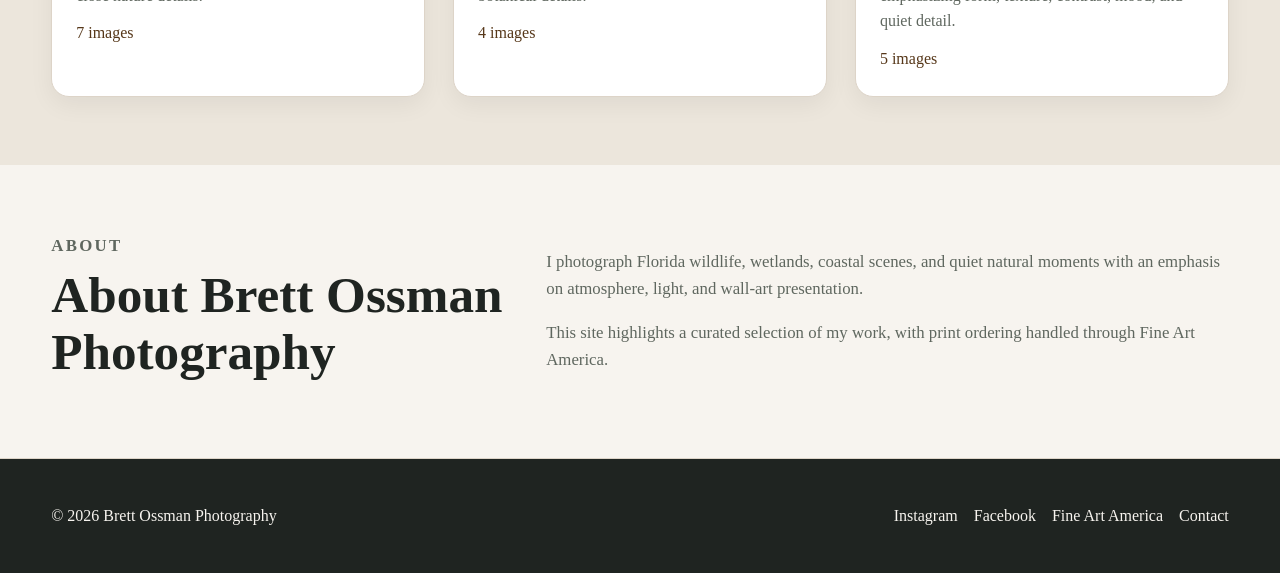
==== commit 789d627d: "Add Pinterest domain verification" ====
--- a/index.html
+++ b/index.html
@@ -6,7 +6,7 @@
   <script async src="https://www.googletagmanager.com/gtag/js?id=G-192TVSSP1P"></script>
   <script>
     window.dataLayer = window.dataLayer || [];
-    function gtag() {dataLayer.push(arguments);}
+    function gtag() { dataLayer.push(arguments); }
     gtag('js', new Date());
 
     gtag('config', 'G-192TVSSP1P');
@@ -34,6 +34,7 @@
   <meta property="og:image:width" content="1600" />
   <meta property="og:image:height" content="994" />
   <meta property="og:image:alt" content="A heron standing in calm wetlands beneath a colorful dawn sky." />
+  <meta name="p:domain_verify" content="afb8db14fca113ee64ce7ff60b80d902" />
 
   <link rel="stylesheet" href="style.css" />
 </head>
